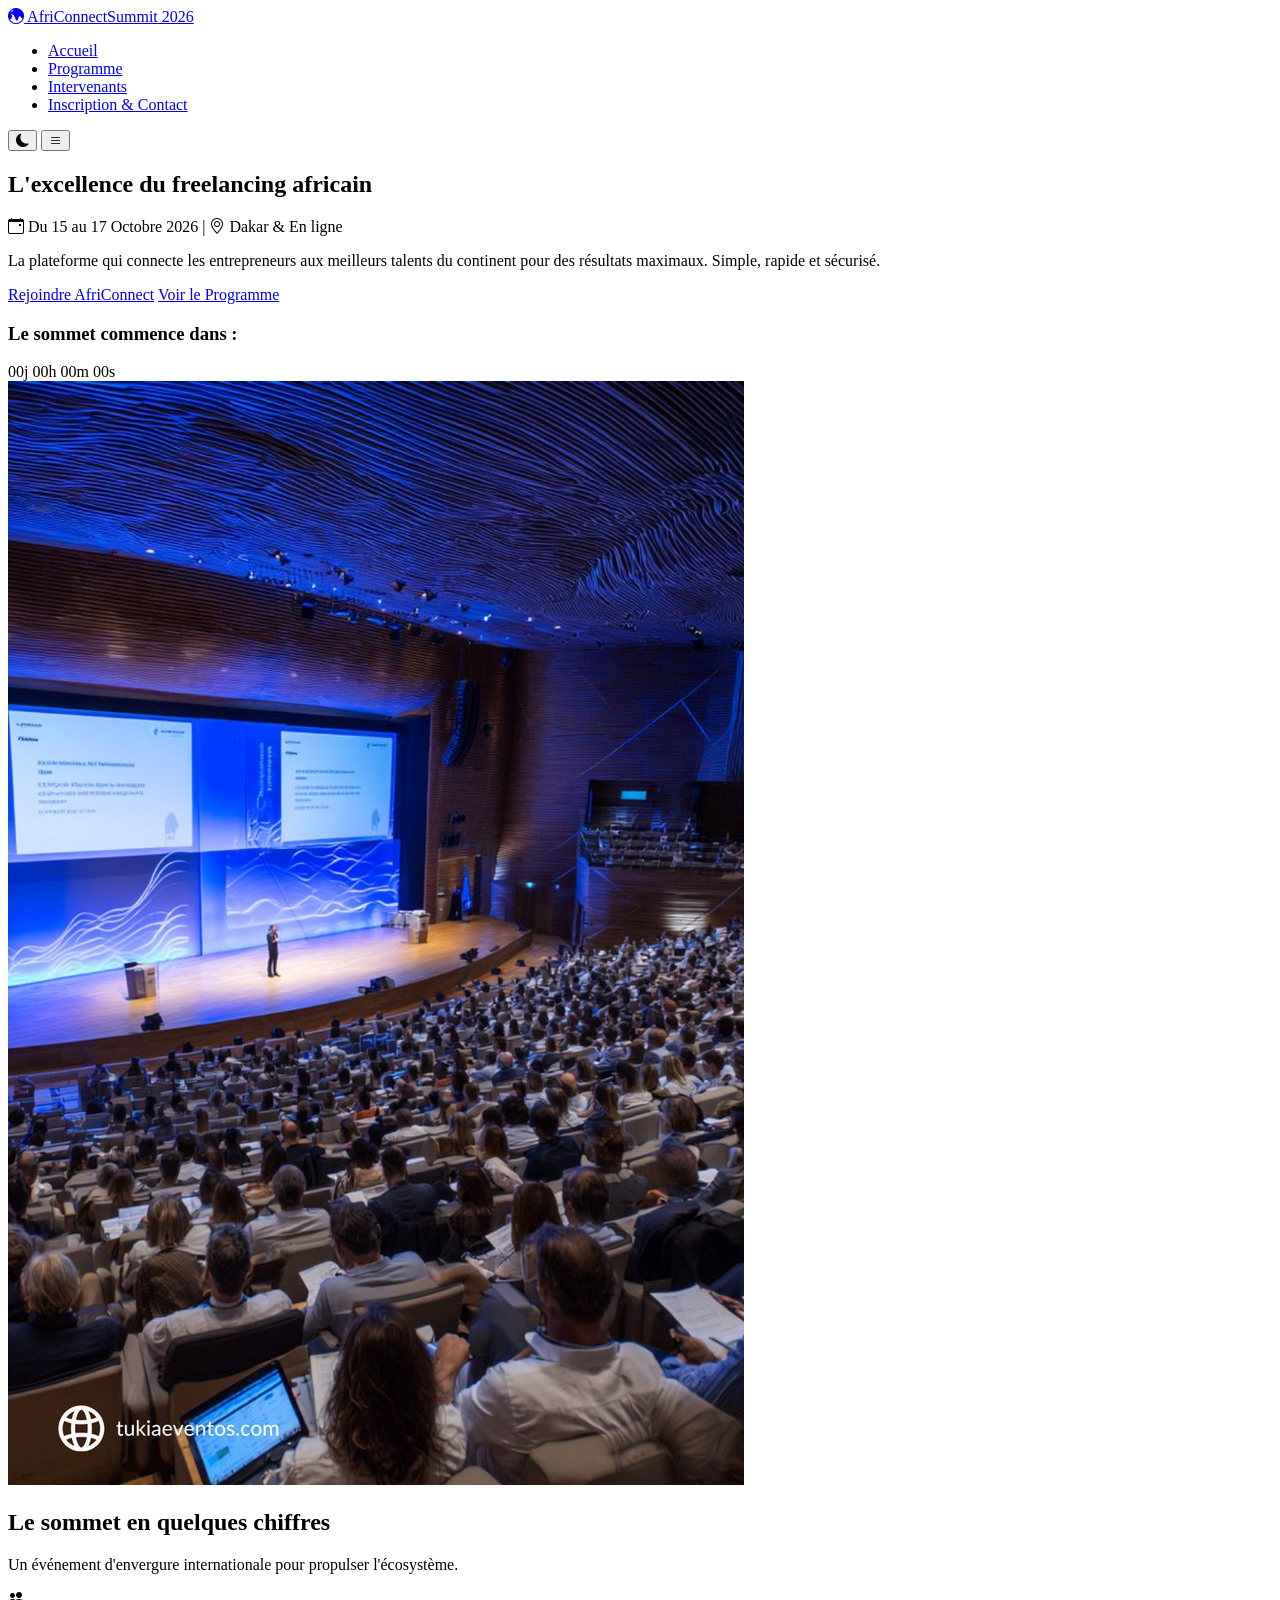
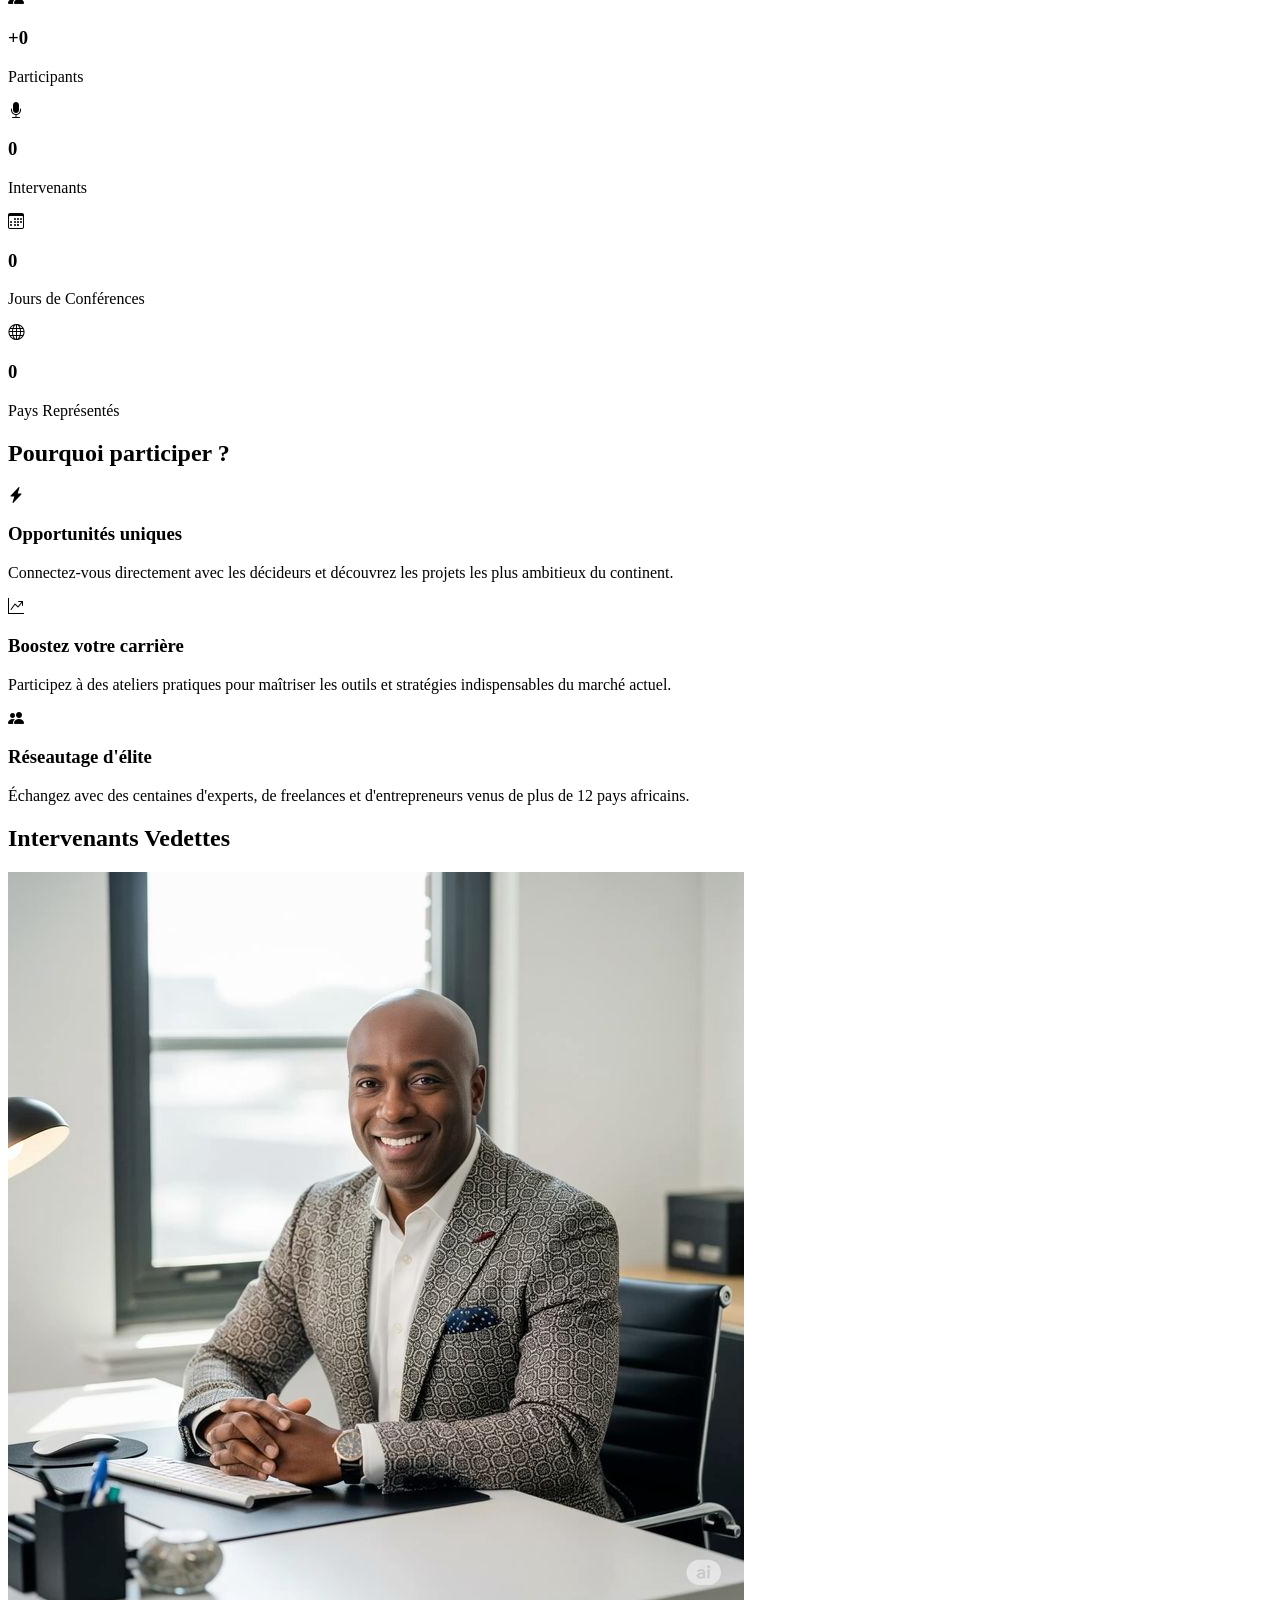
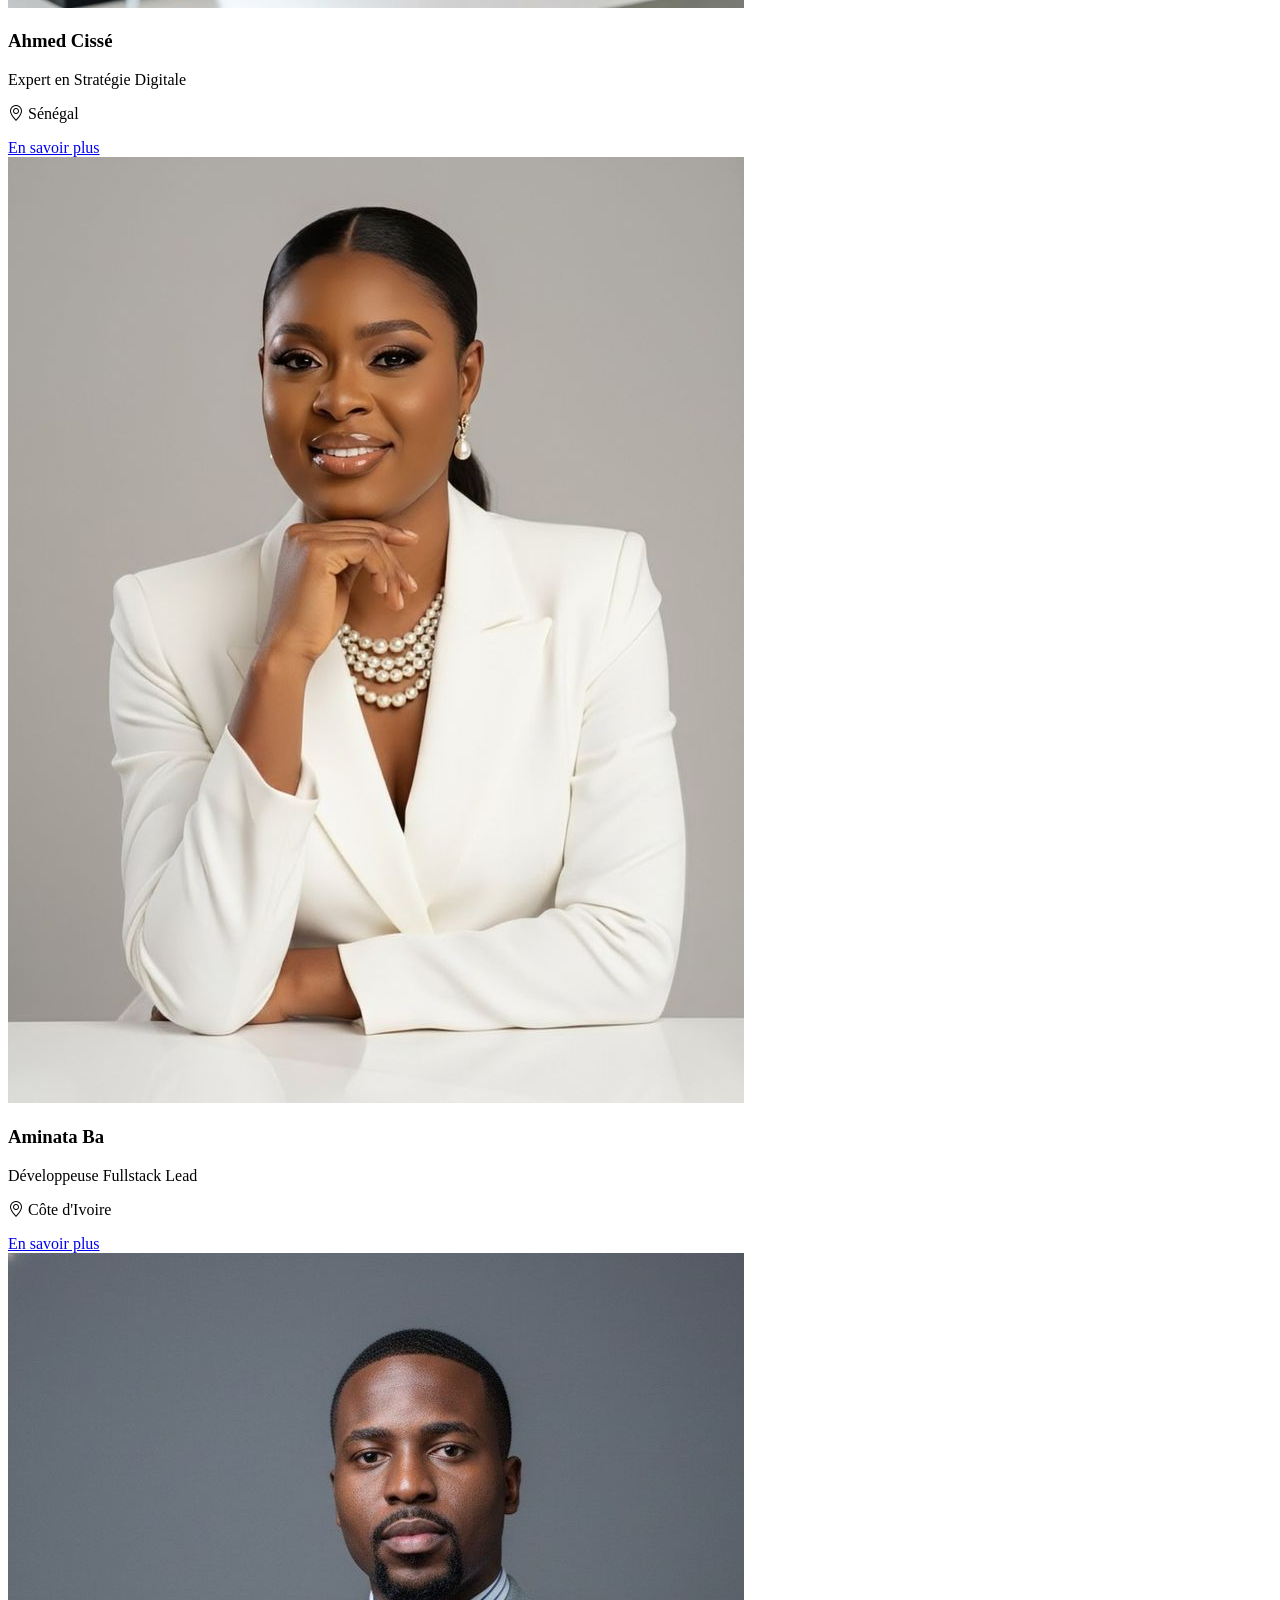
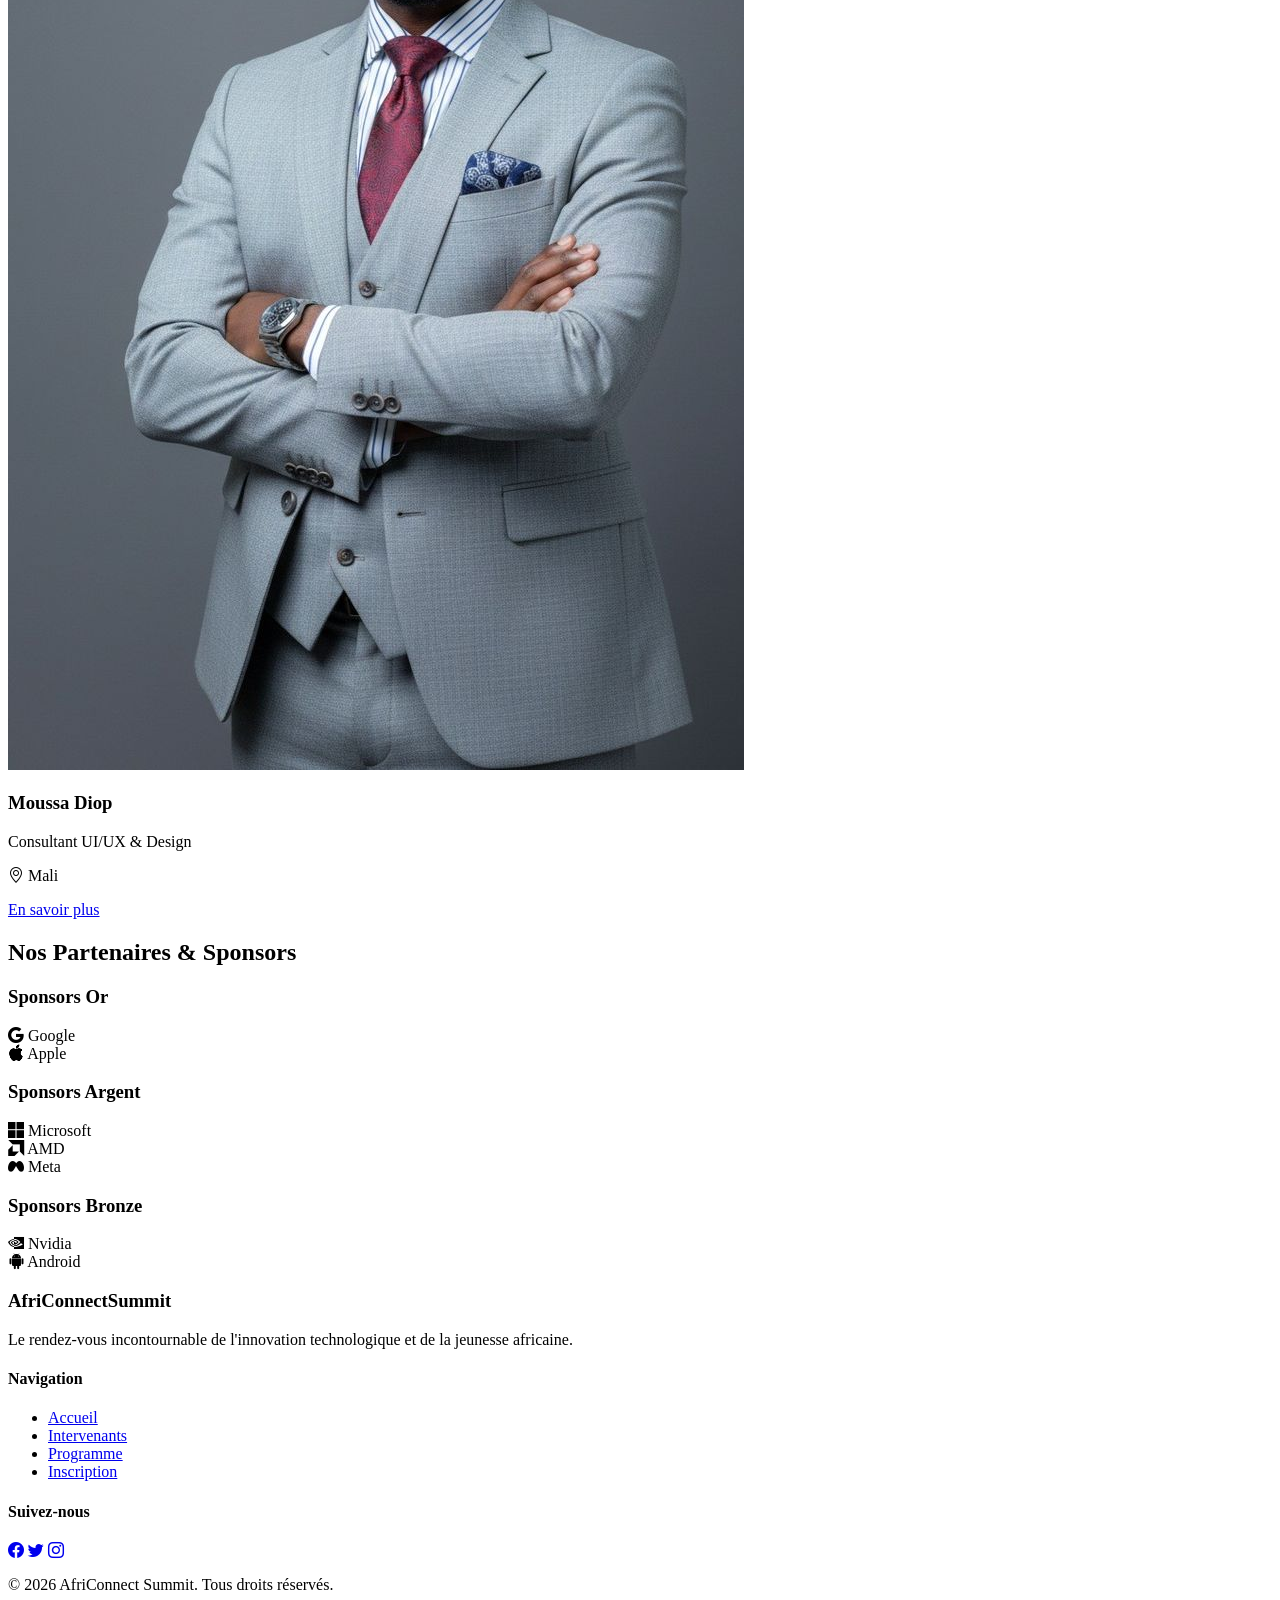
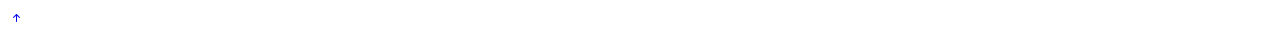
==== index.html @ 1f295fa9 "Commit 2: Structure HTML5 sémantique complète des 4 pages" ====
<!DOCTYPE html>
<html lang="fr">
<head>
    <meta charset="UTF-8">
    <meta name="viewport" content="width=device-width, initial-scale=1.0">
    <title>AfriConnect Summit 2026 | Accueil</title>
    <link rel="stylesheet" href="https://cdn.jsdelivr.net/npm/bootstrap-icons@1.11.3/font/bootstrap-icons.min.css">
    <link rel="stylesheet" href="css/style.css">
</head>
<body id="top">

    <!-- NAVBAR -->
    <header>
        <nav class="navbar">
            <div class="nav-logo">
                <a href="index.html"><i class="bi bi-globe-central-south-asia"></i> AfriConnect<span>Summit</span> 2026</a>
            </div>
            <ul class="nav-links">
                <li><a href="index.html" class="active">Accueil</a></li>
                <li><a href="programme.html">Programme</a></li>
                <li><a href="intervenants.html">Intervenants</a></li>
                <li><a href="contact.html">Inscription & Contact</a></li>
                
            </ul>
            <div class="nav-actions">
                <button id="theme-toggle" aria-label="Changer de thème"><i class="bi bi-moon-fill"></i></button>
                <button class="hamburger" aria-label="Ouvrir le menu"><i class="bi bi-list"></i></button>
            </div>
        </nav>
    </header>

    <main>
        <!-- SECTION HERO CONFORME AU CAHIER DES CHARGES -->
        <section class="hero-section">
            <div class="hero-container">
                
                <!-- Contenu Texte -->
                <div class="hero-content">
                    <h1>L'excellence du freelancing africain</h1>
                    
                    <!-- Sous-titre obligatoire : dates et lieu fictifs -->
                    <p class="hero-subtitle">
                        <i class="bi bi-calendar-event"></i> Du 15 au 17 Octobre 2026 
                        <span class="separator">|</span> 
                        <i class="bi bi-geo-alt"></i> Dakar & En ligne
                    </p>
                    
                    <p class="hero-desc">La plateforme qui connecte les entrepreneurs aux meilleurs talents du continent pour des résultats maximaux. Simple, rapide et sécurisé.</p>
                    
                    <!-- Les deux boutons CTA -->
                    <div class="hero-buttons">
                        <a href="contact.html" class="btn-hero btn-mauve-plein">Rejoindre AfriConnect</a>
                        <a href="programme.html" class="btn-hero btn-mauve-outline">Voir le Programme</a>
                    </div>

                    <!-- Compte à rebours en temps réel -->
                    <div class="countdown-wrapper">
                        <h3>Le sommet commence dans :</h3>
                        <div id="countdown">
                            <span id="days">00</span>j 
                            <span id="hours">00</span>h 
                            <span id="minutes">00</span>m 
                            <span id="seconds">00</span>s
                        </div>
                    </div>
                </div>

                
                <div class="hero-image">
                    <img src="images/hero.jfif" alt="Équipe AfriConnect">
                </div>

            </div>
        </section>
        <!-- SECTION CHIFFRES CLÉS CONFORME AU SUJET -->
        <section class="stats-section">
            <h2 class="section-title">Le sommet en quelques chiffres</h2>
            <p class="section-subtitle">Un événement d'envergure internationale pour propulser l'écosystème.</p>
            
            <!-- Grille de 4 colonnes en CSS Grid -->
            <div class="stats-grid">
                
                <!-- Carte 1 : Participants -->
                <div class="stat-card">
                    <div class="stat-icon"><i class="bi bi-people-fill"></i></div>
                    <h3 class="stat-number" data-target="1200">+0</h3>
                    <p class="stat-label">Participants</p>
                </div>

                <!-- Carte 2 : Intervenants -->
                <div class="stat-card">
                    <div class="stat-icon"><i class="bi bi-mic-fill"></i></div>
                    <h3 class="stat-number" data-target="48">0</h3>
                    <p class="stat-label">Intervenants</p>
                </div>

                <!-- Carte 3 : Jours -->
                <div class="stat-card">
                    <div class="stat-icon"><i class="bi bi-calendar3"></i></div>
                    <h3 class="stat-number" data-target="3">0</h3>
                    <p class="stat-label">Jours de Conférences</p>
                </div>

                <!-- Carte 4 : Pays -->
                <div class="stat-card">
                    <div class="stat-icon"><i class="bi bi-globe"></i></div>
                    <h3 class="stat-number" data-target="12">0</h3>
                    <p class="stat-label">Pays Représentés</p>
                </div>

            </div>
        </section>
        <!-- SECTION POURQUOI PARTICIPER CONFORME AU SUJET (3 ARGUMENTS) -->
        <section class="why-section">
            <h2 class="section-title">Pourquoi participer ?</h2>
            
            <!-- Conteneur principal géré en Flexbox -->
            <div class="why-flex-container">
                
                <!-- Argument 1 -->
                <div class="why-card">
                    <div class="why-icon"><i class="bi bi-lightning-charge-fill"></i></div>
                    <h3>Opportunités uniques</h3>
                    <p>Connectez-vous directement avec les décideurs et découvrez les projets les plus ambitieux du continent.</p>
                </div>

                <!-- Argument 2 -->
                <div class="why-card">
                    <div class="why-icon"><i class="bi bi-graph-up-arrow"></i></div>
                    <h3>Boostez votre carrière</h3>
                    <p>Participez à des ateliers pratiques pour maîtriser les outils et stratégies indispensables du marché actuel.</p>
                </div>

                <!-- Argument 3 -->
                <div class="why-card">
                    <div class="why-icon"><i class="bi bi-people-fill"></i></div>
                    <h3>Réseautage d'élite</h3>
                    <p>Échangez avec des centaines d'experts, de freelances et d'entrepreneurs venus de plus de 12 pays africains.</p>
                </div>

            </div>
        </section>
        <!-- SECTION INTERVENANTS VEDETTES-->
        <section class="speakers-section">
            <h2 class="section-title">Intervenants Vedettes</h2>
            
            <div class="speakers-grid">
                
                <!-- Intervenant 1 : Ahmed Cissé -->
                <div class="speaker-card">
                    <div class="speaker-img">
                        <img src="images/intervenant9.jfif" alt="Ahmed Cissé">
                    </div>
                    <h3>Ahmed Cissé</h3>
                    <p class="speaker-role">Expert en Stratégie Digitale</p>
                    <p class="speaker-country"><i class="bi bi-geo-alt"></i> Sénégal</p>
                    <a href="intervenants.html" class="btn-speaker-more">En savoir plus</a>
                </div>

                <!-- Intervenant 2 : Aminata Ba -->
                <div class="speaker-card">
                    <div class="speaker-img">
                        <img src="images/intervenant1.jfif" alt="Aminata Ba">
                    </div>
                    <h3>Aminata Ba</h3>
                    <p class="speaker-role">Développeuse Fullstack Lead</p>
                    <p class="speaker-country"><i class="bi bi-geo-alt"></i> Côte d'Ivoire</p>
                    <a href="intervenants.html" class="btn-speaker-more">En savoir plus</a>
                </div>

                <!-- Intervenant 3 : Moussa Diop -->
                <div class="speaker-card">
                    <div class="speaker-img">
                        <img src="images/intervenant2.jfif" alt="Moussa Diop">
                    </div>
                    <h3>Moussa Diop</h3>
                    <p class="speaker-role">Consultant UI/UX & Design</p>
                    <p class="speaker-country"><i class="bi bi-geo-alt"></i> Mali</p>
                    <a href="intervenants.html" class="btn-speaker-more">En savoir plus</a>
                </div>

            </div>
        </section>
        <!-- SECTION SPONSORS (AVEC ICÔNES BOOTSTRAP) -->
        <section class="sponsors-section">
            <h2 class="section-title">Nos Partenaires & Sponsors</h2>
            
            <!-- NIVEAU 1 : SPONSORS OR -->
            <div class="sponsors-level level-gold">
                <h3 class="level-title gold">Sponsors Or</h3>
                <div class="sponsors-flex">
                    <div class="sponsor-icon-wrapper">
                        <i class="bi bi-google"></i>
                        <span class="sponsor-name">Google</span>
                    </div>
                    <div class="sponsor-icon-wrapper">
                        <i class="bi bi-apple"></i>
                        <span class="sponsor-name">Apple</span>
                    </div>
                </div>
            </div>

            <!-- NIVEAU 2 : SPONSORS ARGENT -->
            <div class="sponsors-level level-silver">
                <h3 class="level-title silver">Sponsors Argent</h3>
                <div class="sponsors-flex">
                    <div class="sponsor-icon-wrapper">
                        <i class="bi bi-microsoft"></i>
                        <span class="sponsor-name">Microsoft</span>
                    </div>
                    <div class="sponsor-icon-wrapper">
                        <i class="bi bi-amd"></i>
                        <span class="sponsor-name">AMD</span>
                    </div>
                    <div class="sponsor-icon-wrapper">
                        <i class="bi bi-meta"></i>
                        <span class="sponsor-name">Meta</span>
                    </div>
                </div>
            </div>

            <!-- NIVEAU 3 : SPONSORS BRONZE -->
            <div class="sponsors-level level-bronze">
                <h3 class="level-title bronze">Sponsors Bronze</h3>
                <div class="sponsors-flex">
                    <div class="sponsor-icon-wrapper">
                        <i class="bi bi-nvidia"></i>
                        <span class="sponsor-name">Nvidia</span>
                    </div>
                    <div class="sponsor-icon-wrapper">
                        <i class="bi bi-android2"></i>
                        <span class="sponsor-name">Android</span>
                    </div>
                </div>
            </div>
        </section>
    </main>

    <!-- FOOTER -->
    <footer class="site-footer">
        <div class="footer-container">
            
            <!-- À propos / Logo -->
            <div class="footer-column footer-about">
                <h3 class="footer-logo">AfriConnect<span>Summit</span></h3>
                <p>Le rendez-vous incontournable de l'innovation technologique et de la jeunesse africaine.</p>
            </div>

            <!--  Liens de navigation -->
            <div class="footer-column">
                <h4>Navigation</h4>
                <ul class="footer-links">
                    <li><a href="index.html">Accueil</a></li>
                    <li><a href="intervenants.html">Intervenants</a></li>
                    <li><a href="programme.html">Programme</a></li>
                    <li><a href="inscription.html">Inscription</a></li>
                </ul>
            </div>

            <!--  Réseaux Sociaux -->
            <div class="footer-column">
                <h4>Suivez-nous</h4>
                <div class="footer-socials">
                    <a href="#" aria-label="Facebook"><i class="bi bi-facebook"></i></a>
                    <a href="#" aria-label="Twitter "><i class="bi bi-twitter"></i></a>
                    
                    <a href="#" aria-label="Instagram"><i class="bi bi-instagram"></i></a>
                </div>
            </div>

        </div>

        <!--  Mentions légales & Copyright -->
        <div class="footer-bottom">
            <p>&copy; 2026 AfriConnect Summit. Tous droits réservés.</p>
        </div>
        
    </footer>

    <script src="js/main.js"></script>
    <a href="#top" class="back-to-top" aria-label="Retour en haut">
    <i class="bi bi-arrow-up-short"></i>
</a>
</body>
</html>
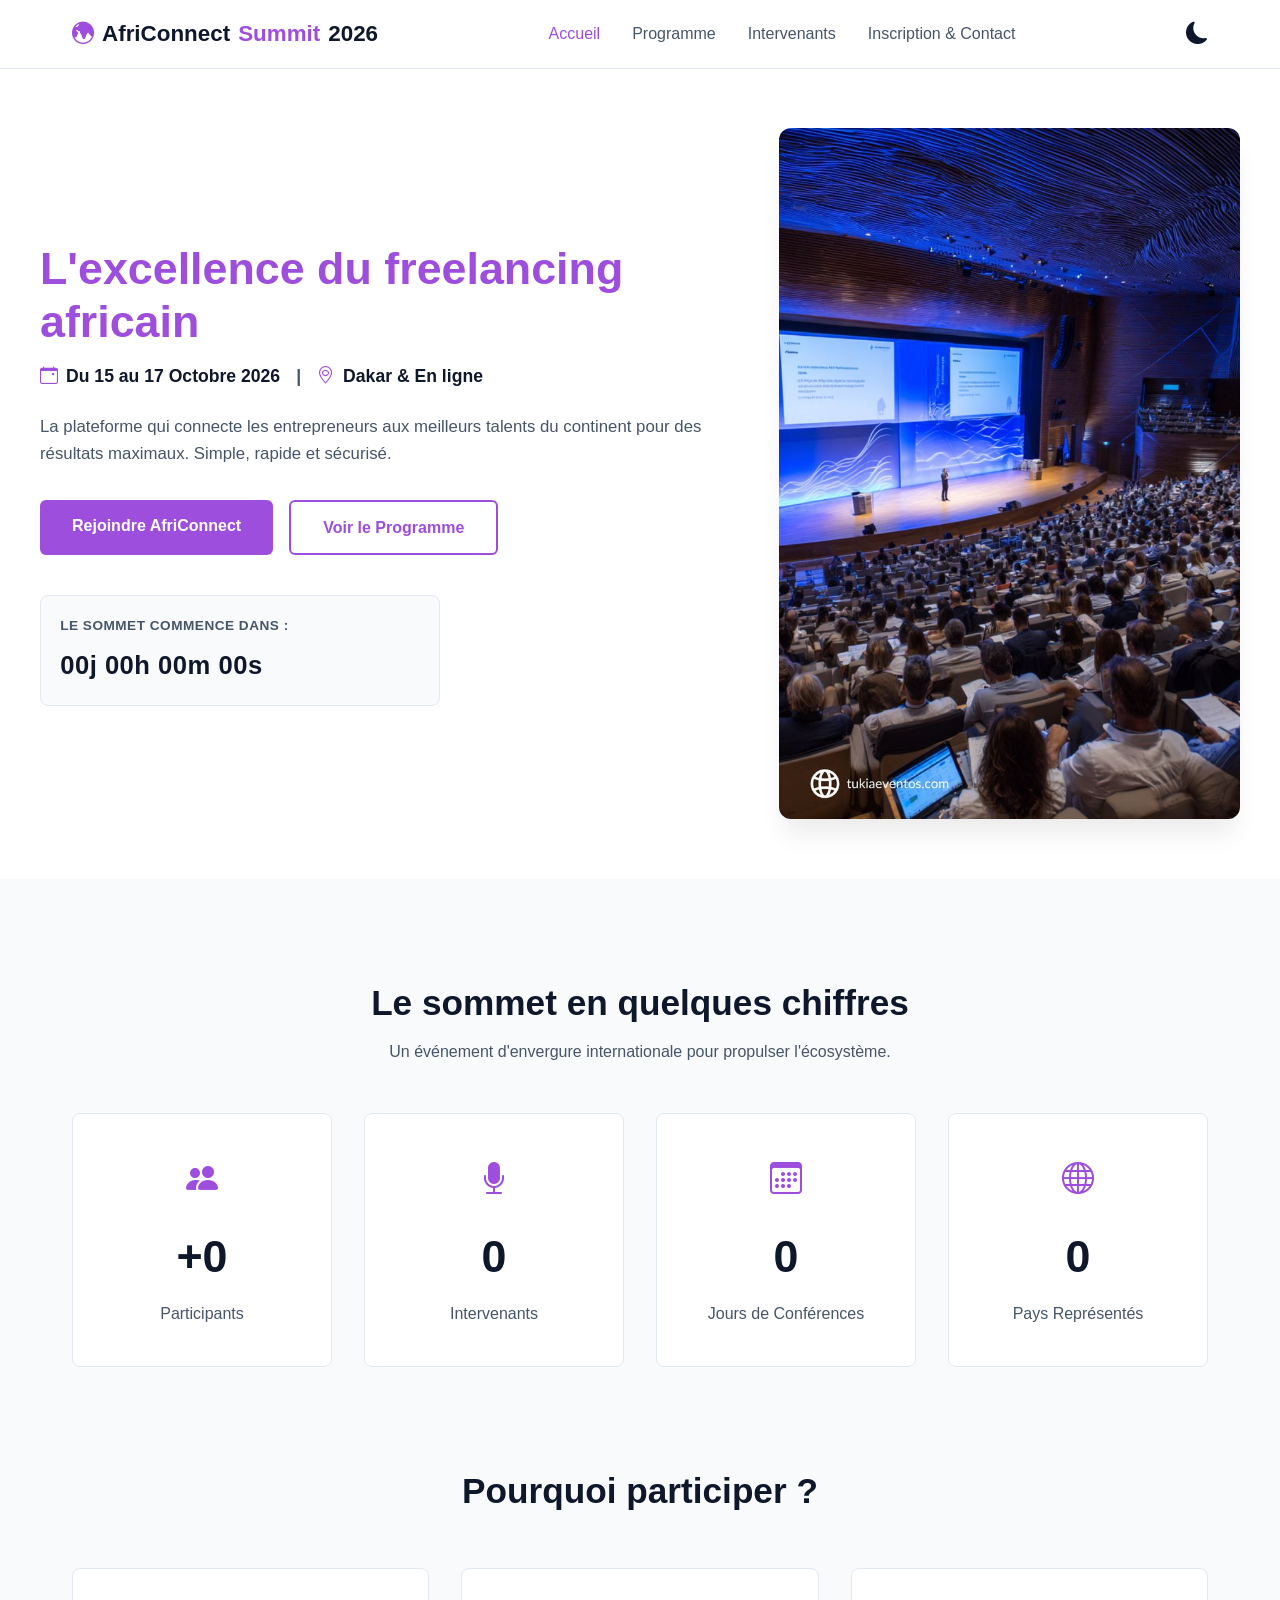
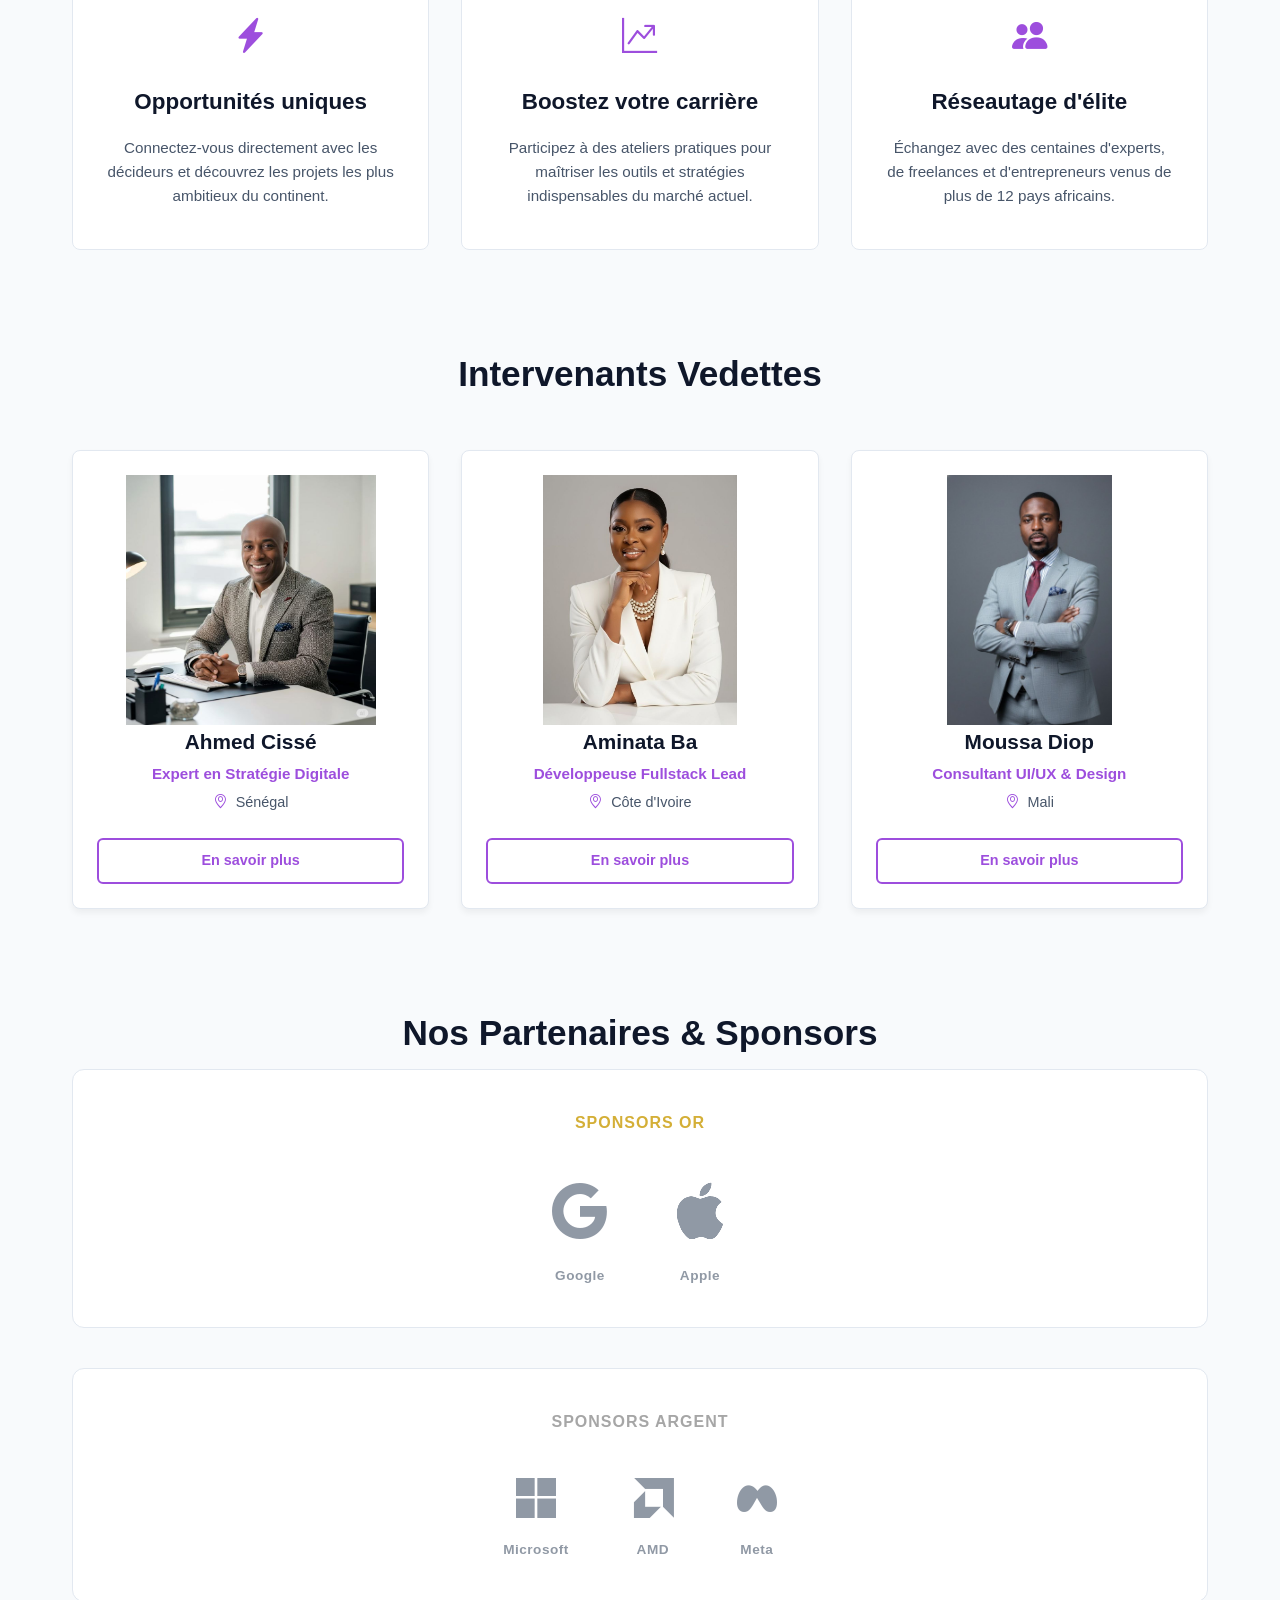
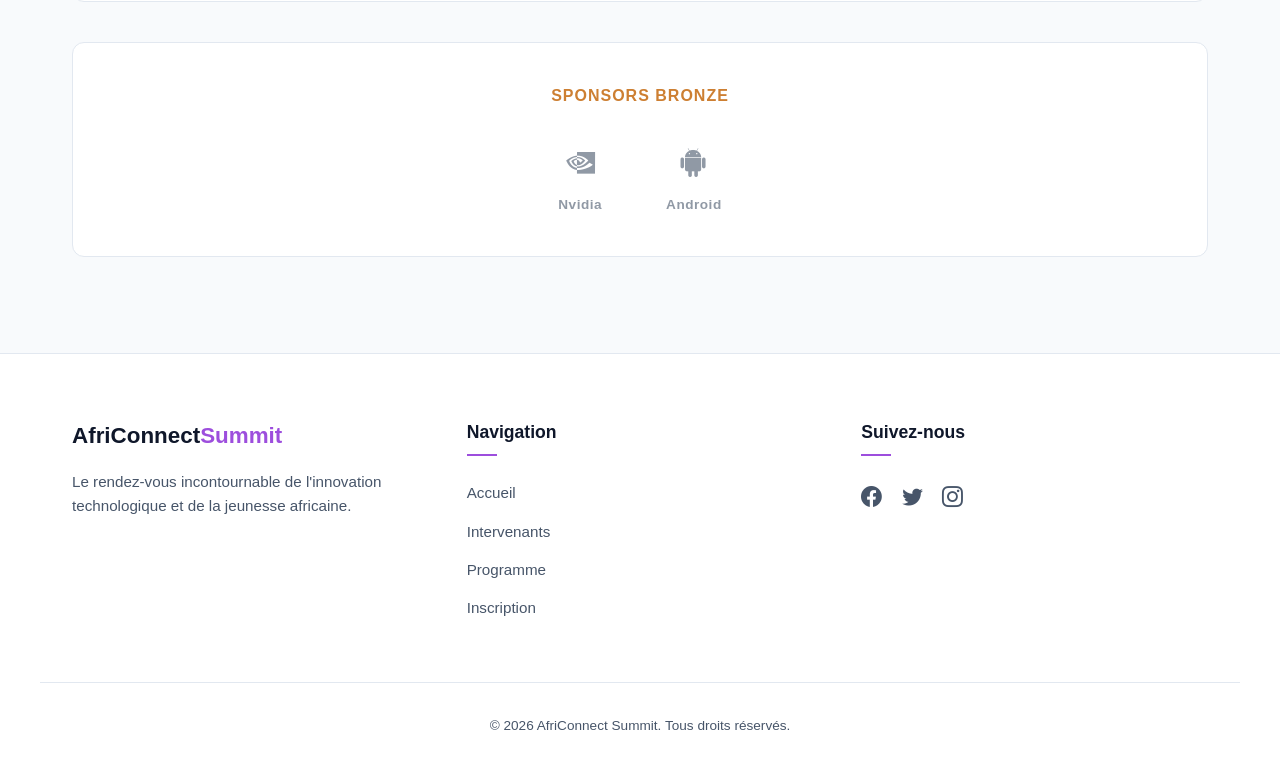
==== commit b562d23e: "feat: design responsive et styles globaux des pages" ====
--- a/index.html
+++ b/index.html
@@ -5,7 +5,7 @@
     <meta name="viewport" content="width=device-width, initial-scale=1.0">
     <title>AfriConnect Summit 2026 | Accueil</title>
     <link rel="stylesheet" href="https://cdn.jsdelivr.net/npm/bootstrap-icons@1.11.3/font/bootstrap-icons.min.css">
-    <link rel="stylesheet" href="css/style.css">
+    <link rel="stylesheet" href="style.css">
 </head>
 <body id="top">
 
--- a/style.css
+++ b/style.css
@@ -0,0 +1,1280 @@
+
+   /*1. VARIABLES (PILE 8 VARIABLES) & CONFIGURATION GLOBALE */
+:root {
+    --primary-color: #9d4edd;       /* 1. Mauve principal */
+    --primary-hover: #7b2cbf;       /* 2. Mauve foncé pour les survols */
+    --bg-color: #f8fafc;            /* 3. Fond de la page (clair) */
+    --surface-color: #ffffff;       /* 4. Fond des cartes / éléments */
+    --text-color: #0f172a;          /* 5. Couleur du texte principal */
+    --text-muted: #475569;          /* 6. Couleur du texte secondaire */
+    --border-color: #e2e8f0;        /* 7. Couleur des bordures */
+    --overlay-dark: rgba(15, 23, 42, 0.75); /* 8. Overlay sombre  */
+}
+
+/* Base Reset standard */
+* {
+    margin: 0;
+    padding: 0;
+    box-sizing: border-box;
+}
+
+body {
+    font-family: 'Segoe UI', Tahoma, Geneva, Verdana, sans-serif;
+    background-color: var(--bg-color);
+    color: var(--text-color);
+    line-height: 1.6;
+    transition: background-color 0.3s ease, color 0.3s ease;
+}
+
+a {
+    text-decoration: none;
+    color: inherit;
+}
+
+img {
+    max-width: 100%;
+    height: auto;
+    display: block;
+}
+
+.section-subtitle {
+    text-align: center;
+    color: var(--text-muted);
+    max-width: 600px;
+    margin: 0 auto 3rem auto;
+}
+   /*2. NAVBAR & REFRESH HEADER*/
+header {
+    background-color: var(--surface-color);
+    border-bottom: 1px solid var(--border-color);
+    position: sticky;
+    top: 0;
+    z-index: 1000;
+}
+
+.navbar {
+    max-width: 1200px;
+    margin: 0 auto;
+    display: flex;
+    justify-content: space-between;
+    align-items: center;
+    padding: 1rem 2rem;
+}
+
+/* Style du Logo */
+.nav-logo a {
+    font-size: 1.4rem;
+    font-weight: 700;
+    color: var(--text-color);
+    display: flex;
+    align-items: center;
+    gap: 0.5rem;
+    
+}
+.nav-logo a i,
+.nav-logo a span {
+    color: var(--primary-color) !important;
+}
+.nav-links {
+    display: flex;
+    list-style: none;
+    gap: 2rem;
+    align-items: center;
+}
+
+.nav-links a {
+    font-weight: 500;
+    color: var(--text-muted);
+    transition: color 0.3s ease;
+}
+
+.nav-links a:hover, 
+.nav-links a.active {
+    color: var(--primary-color);
+}
+
+/* Style du bouton Rejoindre dans la navbar */
+.nav-links .nav-btn-mauve {
+    background-color: var(--primary-color) !important;
+    color: #ffffff !important;
+    padding: 0.6rem 1.2rem !important;
+    border-radius: 6px;
+    font-weight: 600;
+    transition: background-color 0.3s ease;
+}
+
+.nav-links .nav-btn-mauve:hover {
+    background-color: var(--primary-hover) !important;
+}
+
+.nav-actions {
+    display: flex;
+    align-items: center;
+    gap: 1rem;
+}
+
+.nav-actions button {
+    background: none;
+    border: none;
+    font-size: 1.4rem;
+    cursor: pointer;
+    color: var(--text-color);
+}
+
+/* Hamburger masqué par défaut sur PC */
+.hamburger {
+    display: none !important;
+}
+ /* 3. PAGE D'ACCUEIL : SECTION HERO */
+.hero-section {
+    min-height: 90vh; /* Réduit un peu la hauteur globale pour remonter le tout */
+    display: flex;
+    align-items: center;
+    padding: 3rem 2rem 3rem 2rem; /* Réduit le padding du haut de 6rem à 3rem pour remonter le contenu */
+    background-color: var(--surface-color);
+    /* Critère obligatoire : animation d'apparition au chargement */
+    animation: apparitionHero 1s ease-out forwards;
+}
+
+.hero-container {
+    max-width: 1200px;
+    margin: 0 auto;
+    display: grid;
+    grid-template-columns: 1.2fr 0.8fr; /* Donne un peu plus d'espace au texte et réduit la colonne de l'image */
+    gap: 3rem;
+    align-items: center;
+    width: 100%;
+}
+
+/* RÈGLE AJOUTÉE : Permet de rétrécir l'image et de la centrer proprement */
+.hero-container img {
+    width: 100%;
+    max-width: 550px;      /* Largeur généreuse comme sur la photo */
+    height: 350px;         /* Hauteur rectangulaire horizontale parfaite */
+    object-fit: cover;     /* Recadre l'image proprement sans la déformer */
+    border-radius: 24px;   /* Grands bords arrondis et modernes comme sur l'image */
+    box-shadow: 0 10px 30px rgba(0, 0, 0, 0.08); /* Ombre légère pour la décoller du fond */
+    justify-self: center;  /* Centre l'image dans sa colonne */
+}
+.hero-content {
+    text-align: left; /* Aligne strictement le texte à gauche */
+}
+
+.hero-content h1 {
+    font-size: 2.8rem; /* Légèrement réduit pour un meilleur équilibre visuel */
+    color: var(--primary-color); /* Ton titre en mauve */
+    margin-bottom: 0.8rem;
+    font-weight: 800;
+    line-height: 1.2;
+}
+
+/* Style du sous-titre obligatoire (Dates & Lieu) */
+.hero-subtitle {
+    font-size: 1.1rem;
+    font-weight: 600;
+    color: var(--text-color);
+    margin-bottom: 1.5rem;
+    display: flex;
+    align-items: center;
+    gap: 0.5rem;
+}
+
+.hero-subtitle i {
+    color: var(--primary-color);
+}
+
+.hero-subtitle .separator {
+    color: var(--text-muted);
+    margin: 0 0.5rem;
+}
+
+.hero-desc {
+    font-size: 1.05rem;
+    color: var(--text-muted);
+    margin-bottom: 2rem; /* Réduit pour remonter la suite */
+}
+
+/* Alignement des deux boutons CTA */
+.hero-buttons {
+    display: flex;
+    gap: 1rem;
+    margin-bottom: 2.5rem;
+}
+
+.btn-hero {
+    padding: 0.8rem 2rem;
+    border-radius: 6px;
+    font-weight: 600;
+    transition: all 0.3s ease;
+    display: inline-block;
+}
+/* Bouton CTA 1 : Mauve plein */
+.btn-mauve-plein {
+    background-color: var(--primary-color);
+    color: #ffffff !important;
+}
+
+.btn-mauve-plein:hover {
+    background-color: var(--primary-hover);
+}
+
+/* Bouton CTA 2 : Transparent avec bordure mauve */
+.btn-mauve-outline {
+    background-color: transparent;
+    color: var(--primary-color) !important;
+    border: 2px solid var(--primary-color);
+}
+
+.btn-mauve-outline:hover {
+    background-color: var(--primary-color);
+    color: #ffffff !important;
+}
+
+/* Zone du compte à rebours */
+.countdown-wrapper {
+    padding: 1.2rem;
+    background-color: var(--bg-color);
+    border-radius: 8px;
+    border: 1px solid var(--border-color);
+    max-width: 400px;
+}
+
+.countdown-wrapper h3 {
+    font-size: 0.85rem;
+    text-transform: uppercase;
+    letter-spacing: 0.5px;
+    margin-bottom: 0.5rem;
+    color: var(--text-muted);
+}
+
+#countdown {
+    font-size: 1.6rem;
+    font-weight: bold;
+    color: var(--text-color);
+    letter-spacing: 0.5px;
+}
+
+/* Style de l'image (Colonne droite) */
+.hero-image img {
+    width: 100%;
+    height: auto;
+    border-radius: 12px;
+    box-shadow: 0 20px 25px -5px rgba(0, 0, 0, 0.08);
+}
+
+/* ANIMATION CSS DEMANDÉE AU CHARGEMENT */
+@keyframes apparitionHero {
+    from {
+        opacity: 0;
+        transform: translateY(30px);
+    }
+    to {
+        opacity: 1;
+        transform: translateY(0);
+    }
+}
+  /* 4. SECTION CHIFFRES CLÉS (CSS GRID RESPONSIVE) */
+.stats-section {
+    max-width: 1200px;
+    margin: 6rem auto;
+    padding: 0 2rem;
+}
+
+.section-title {
+    text-align: center;
+    font-size: 2.2rem;
+    color: var(--text-color);
+    margin-bottom: 0.5rem;
+}
+
+.stats-grid {
+    display: grid;
+    /* Crée 4 colonnes sur PC, et s'adapte tout seul sur mobile */
+    grid-template-columns: repeat(auto-fit, minmax(220px, 1fr));
+    gap: 2rem;
+    margin-top: 3rem;
+}
+
+.stat-card {
+    background-color: var(--surface-color);
+    padding: 2.5rem 1.5rem;
+    border-radius: 8px;
+    border: 1px solid var(--border-color);
+    text-align: center;
+    transition: transform 0.3s ease;
+    
+}
+
+.stat-card:hover {
+    transform: translateY(-5px);
+}
+
+.stat-icon {
+    font-size: 2rem;
+    color: var(--primary-color); 
+    margin-bottom: 1rem;
+}
+
+.stat-card h3 {
+    font-size: 2.8rem;
+    color: var(--text-color);
+    font-weight: 800;
+    margin-bottom: 0.5rem;
+}
+
+.stat-label {
+    color: var(--text-muted);
+    font-weight: 500;
+    font-size: 1rem;
+}
+  /* 5. SECTION POURQUOI PARTICIPER (FLEXBOX STRUCTURÉ)*/
+.why-section {
+    max-width: 1200px;
+    margin: 6rem auto;
+    padding: 0 2rem;
+}
+
+/* Conteneur Flexbox */
+.why-flex-container {
+    display: flex;
+    justify-content: space-between;
+    gap: 2rem;
+    margin-top: 3rem;
+}
+
+/* Style de chaque bloc d'argument (icône + titre + description) */
+.why-card {
+    flex: 1; /* Permet aux 3 blocs d'occuper la même largeur de manière égale */
+    background-color: var(--surface-color);
+    padding: 2.5rem 2rem;
+    border-radius: 8px;
+    border: 1px solid var(--border-color);
+    text-align: center;
+    
+    /* Animation d'apparition simple et classique */
+    animation: apparitionWhyCard 0.8s ease-out forwards;
+}
+
+.why-icon {
+    font-size: 2.2rem;
+    color: var(--primary-color); 
+    margin-bottom: 1.2rem;
+}
+
+.why-card h3 {
+    font-size: 1.4rem;
+    color: var(--text-color);
+    margin-bottom: 1rem;
+    font-weight: 700;
+}
+
+.why-card p {
+    color: var(--text-muted);
+    font-size: 0.95rem;
+    line-height: 1.6;
+}
+
+/* ANIMATION CSS SIMPLE */
+@keyframes apparitionWhyCard {
+    from {
+        opacity: 0;
+        transform: translateY(15px);
+    }
+    to {
+        opacity: 1;
+        transform: translateY(0);
+    }
+}
+
+/* Gestion du responsive pour cette section (les blocs s'empilent sur mobile) */
+@media (max-width: 768px) {
+    .why-flex-container {
+        flex-direction: column;
+    }
+}
+   /*6. SECTION INTERVENANTS VEDETTES (AVEC PAYS ET BOUTONS CTA)*/
+.speakers-section {
+    max-width: 1200px;
+    margin: 6rem auto;
+    padding: 0 2rem;
+}
+
+.speakers-grid {
+    display: grid;
+    grid-template-columns: repeat(auto-fit, minmax(280px, 1fr));
+    gap: 2.5rem;
+    margin-top: 3rem;
+}
+
+.speaker-card {
+    background-color: var(--surface-color);
+    border: 1px solid var(--border-color);
+    border-radius: 12px;
+    padding: 2.5rem 2rem;
+    text-align: center;
+    transition: transform 0.3s ease, box-shadow 0.3s ease;
+    display: flex;
+    flex-direction: column; /* Aligne les éléments verticalement */
+    align-items: center;
+}
+
+/* Effet hover CSS demandé sur la carte */
+.speaker-card:hover {
+    transform: translateY(-8px);
+    box-shadow: 0 15px 30px rgba(0, 0, 0, 0.1);
+}
+
+.speaker-card img {
+    width: 100%;
+    height: 250px; 
+    object-fit: cover;
+    object-position: top; 
+}
+.speaker-img img {
+    width: 100%;
+    height: 100%;
+    object-fit: cover;
+}
+
+.speaker-card h3 {
+    font-size: 1.3rem;
+    color: var(--text-color);
+    margin-bottom: 0.4rem;
+    font-weight: 700;
+}
+
+.speaker-role {
+    color: var(--primary-color); /* Le titre/rôle de l'intervenant en mauve */
+    font-weight: 600;
+    font-size: 0.95rem;
+    margin-bottom: 0.5rem;
+}
+
+/* Style du pays demandé */
+.speaker-country {
+    color: var(--text-muted);
+    font-size: 0.9rem;
+    margin-bottom: 1.5rem;
+    display: flex;
+    align-items: center;
+    gap: 0.3rem;
+}
+
+/* Bouton de redirection vers intervenants.html */
+.btn-speaker-more {
+    margin-top: auto; /* Pousse le bouton tout en bas de la carte */
+    padding: 0.6rem 1.5rem;
+    border: 2px solid var(--primary-color);
+    border-radius: 6px;
+    color: var(--primary-color) !important;
+    font-weight: 600;
+    font-size: 0.9rem;
+    transition: all 0.3s ease;
+    display: inline-block;
+    width: 100%; /* Le bouton prend toute la largeur disponible */
+}
+
+/* Effet hover sur le bouton de redirection */
+.btn-speaker-more:hover {
+    background-color: var(--primary-color);
+    color: #ffffff !important;
+}
+   /*7. SECTION SPONSORS (3 NIVEAUX AVEC ICÔNES & FLEXBOX) */
+.sponsors-section {
+    max-width: 1200px;
+    margin: 6rem auto;
+    padding: 0 2rem;
+    text-align: center;
+}
+
+.sponsors-level {
+    background-color: var(--surface-color);
+    padding: 2.5rem 2rem;
+    border-radius: 12px;
+    border: 1px solid var(--border-color);
+    margin-bottom: 2.5rem;
+}
+
+.level-title {
+    font-size: 1rem;
+    font-weight: 700;
+    text-transform: uppercase;
+    letter-spacing: 1px;
+    margin-bottom: 2rem;
+}
+.level-title.gold { color: #d4af37; }
+.level-title.silver { color: #a6a6a6; }
+.level-title.bronze { color: #cd7f32; }
+
+.sponsors-flex {
+    display: flex;
+    justify-content: center;
+    align-items: center;
+    flex-wrap: wrap;
+    gap: 4rem;
+}
+
+.sponsor-icon-wrapper {
+    display: flex;
+    flex-direction: column;
+    align-items: center;
+    gap: 0.5rem;
+    color: var(--text-muted);
+    opacity: 0.6;
+    transition: all 0.3s ease;
+}
+
+/* Effet hover au survol demandé */
+.sponsor-icon-wrapper:hover {
+    opacity: 1;
+    color: var(--primary-color); /* L'icône s'illumine avec ton mauve d'accentuation */
+    transform: translateY(-3px);
+}
+
+.sponsor-name {
+    font-size: 0.85rem;
+    font-weight: 600;
+    letter-spacing: 0.5px;
+}
+
+/* --- TAILLES DIFFÉRENCIÉES VISUELLEMENT PAR NIVEAU --- */
+
+/* Or : Très grands logos/icônes */
+.level-gold .sponsor-icon-wrapper i {
+    font-size: 3.5rem;
+}
+
+/* Argent : Logos/icônes moyens */
+.level-silver .sponsor-icon-wrapper i {
+    font-size: 2.5rem;
+}
+
+/* Bronze : Petits logos/icônes */
+.level-bronze .sponsor-icon-wrapper i {
+    font-size: 1.8rem;
+}
+
+/* Version Mobile */
+@media (max-width: 768px) {
+    .sponsors-flex { gap: 2.5rem; }
+    .level-gold .sponsor-icon-wrapper i { font-size: 2.8rem; }
+    .level-silver .sponsor-icon-wrapper i { font-size: 2.1rem; }
+    .level-bronze .sponsor-icon-wrapper i { font-size: 1.5rem; }
+}
+   /*10. HERO INTERNE (PROGRAMME.HTML) */
+.internal-hero {
+    width: 100%;
+    background: linear-gradient(135deg, #1e0b36 0%, var(--primary-color) 100%); /* Dégradé basé sur ton mauve */
+    padding: 5rem 2rem;
+    text-align: center;
+    color: #ffffff;
+    margin-bottom: 4rem;
+}
+
+.hero-internal-container {
+    max-width: 1200px;
+    margin: 0 auto;
+}
+
+.internal-hero h1 {
+    font-size: 2.5rem;
+    font-weight: 800;
+    margin-bottom: 1rem;
+    letter-spacing: -0.5px;
+}
+
+/* Fil d'Ariane (Breadcrumb) */
+.breadcrumb {
+    display: flex;
+    justify-content: center;
+    align-items: center;
+    gap: 0.6rem;
+    font-size: 0.95rem;
+    font-weight: 500;
+}
+
+.breadcrumb a {
+    color: rgba(255, 255, 255, 0.7);
+    text-decoration: none;
+    transition: color 0.3s ease;
+}
+
+.breadcrumb a:hover {
+    color: #ffffff;
+}
+
+.breadcrumb i {
+    font-size: 0.8rem;
+    color: rgba(255, 255, 255, 0.4);
+}
+
+.breadcrumb .current-page {
+    color: #ffffff;
+    font-weight: 600;
+}
+
+/* Responsive mobile */
+@media (max-width: 768px) {
+    .internal-hero {
+        padding: 4rem 1.5rem;
+    }
+    .internal-hero h1 {
+        font-size: 2rem;
+    }
+}
+   /*11. STYLE DES ONGLETS ET PLANNINGS EN TABLEAUX (PROGRAMME.HTML) */
+.program-section {
+    max-width: 1200px;
+    margin: 0 auto 6rem auto;
+    padding: 0 2rem;
+}
+
+/* Barre de navigation des onglets */
+.tab-navigation {
+    display: flex;
+    justify-content: center;
+    gap: 1rem;
+    margin-bottom: 3rem;
+}
+
+.tab-btn {
+    padding: 1rem 2.5rem;
+    font-size: 1.1rem;
+    font-weight: 700;
+    background-color: var(--surface-color);
+    color: var(--text-muted);
+    border: 1px solid var(--border-color);
+    border-radius: 8px;
+    cursor: pointer;
+    transition: all 0.3s ease;
+}
+
+.tab-btn:hover {
+    color: var(--primary-color);
+    border-color: var(--primary-color);
+}
+
+/* Style de l'onglet actif */
+.tab-btn.active {
+    background-color: var(--primary-color); /* Ton mauve d'accentuation */
+    color: #ffffff;
+    border-color: var(--primary-color);
+    box-shadow: 0 4px 12px rgba(106, 27, 154, 0.2);
+}
+
+/* Gestion de l'affichage des plannings */
+.schedule-table-wrapper {
+    display: none; /* Cache tous les plannings par défaut */
+    background-color: var(--surface-color);
+    border-radius: 12px;
+    border: 1px solid var(--border-color);
+    overflow-x: auto; /* Permet le défilement horizontal sur mobile si nécessaire */
+    box-shadow: 0 4px 20px rgba(0, 0, 0, 0.05);
+}
+
+/* Affiche uniquement le planning qui a la classe .active */
+.schedule-table-wrapper.active {
+    display: block;
+}
+
+/* Style général du tableau */
+.schedule-table {
+    width: 100%;
+    border-collapse: collapse;
+    text-align: left;
+    font-size: 1rem;
+}
+
+.schedule-table th {
+    background-color: rgba(106, 27, 154, 0.06); /* Léger fond mauve pour l'entête */
+    color: var(--text-color);
+    font-weight: 700;
+    padding: 1.2rem 1.5rem;
+    border-bottom: 2px solid var(--border-color);
+}
+
+.schedule-table td {
+    padding: 1.2rem 1.5rem;
+    border-bottom: 1px solid var(--border-color);
+    color: var(--text-muted);
+}
+
+/* Colonnes spécifiques */
+.time-col {
+    font-weight: 700;
+    color: var(--primary-color) !important;
+    white-space: nowrap;
+}
+
+.session-title {
+    font-weight: 600;
+    color: var(--text-color);
+}
+
+/* ALTERNANCE DE COULEURS SUR LES LIGNES */
+.schedule-table tbody tr:nth-child(even) {
+    background-color: rgba(106, 27, 154, 0.02); /* Une ligne sur deux reçoit un très léger fond */
+}
+
+.schedule-table tbody tr:hover {
+    background-color: rgba(106, 27, 154, 0.04); /* Effet de survol discret sur la ligne */
+}
+
+/* Responsive Mobile */
+@media (max-width: 768px) {
+    .tab-navigation {
+        flex-direction: column;
+        gap: 0.5rem;
+    }
+    .tab-btn {
+        width: 100%;
+        padding: 0.8rem;
+    }
+    .schedule-table th, .schedule-table td {
+        padding: 1rem;
+        font-size: 0.9rem;
+    }
+}
+   /*12. SECTION THÉMATIQUES (CSS GRID 2X2)*/
+.themes-section {
+    width: 100%;
+    padding: 5rem 2rem;
+    background-color: rgba(255, 255, 255, 0.01); /* Léger contraste de fond */
+}
+
+.themes-container {
+    max-width: 1200px;
+    margin: 0 auto;
+}
+
+.themes-main-title {
+    text-align: center;
+    font-size: 2rem;
+    font-weight: 700;
+    margin-bottom: 3rem;
+    color: var(--text-color);
+}
+
+/* La Grille 2x2 demandée */
+.themes-grid {
+    display: grid;
+    grid-template-columns: repeat(2, 1fr); /* 2 colonnes de largeur égale */
+    gap: 2rem; /* Espace entre les cartes */
+}
+
+/* Style des cartes thématiques */
+.theme-card {
+    background-color: var(--surface-color);
+    border: 1px solid var(--border-color);
+    border-radius: 12px;
+    padding: 2.5rem;
+    transition: transform 0.3s ease, box-shadow 0.3s ease;
+}
+
+.theme-card:hover {
+    transform: translateY(-5px);
+    box-shadow: 0 10px 25px rgba(0, 0, 0, 0.1);
+    border-color: var(--primary-color);
+}
+
+/* Style des icônes */
+.theme-icon {
+    width: 50px;
+    height: 50px;
+    background-color: rgba(106, 27, 154, 0.1); /* Fond transparent mauve */
+    color: var(--primary-color);
+    border-radius: 8px;
+    display: flex;
+    align-items: center;
+    justify-content: center;
+    font-size: 1.5rem;
+    margin-bottom: 1.5rem;
+}
+
+.theme-card h3 {
+    font-size: 1.3rem;
+    font-weight: 600;
+    margin-bottom: 1rem;
+    color: var(--text-color);
+}
+
+.theme-card p {
+    color: var(--text-muted);
+    font-size: 0.95rem;
+    line-height: 1.6;
+}
+
+/* Responsive : Passage en 1 colonne sur tablette et mobile */
+@media (max-width: 768px) {
+    .themes-grid {
+        grid-template-columns: 1fr;
+    }
+    .theme-card {
+        padding: 2rem;
+    }
+}
+  /* 4. PAGE INTERVENANTS (HERO INTERNE, FILTRES & GRILLE RESPONSIVE) */
+/* --- HERO INTERNE --- */
+.internal-hero {
+    background: linear-gradient(135deg, var(--primary-color), #4a148c);
+    color: #ffffff;
+    padding: 4rem 2rem;
+    text-align: center;
+    margin-bottom: 2rem;
+}
+
+.hero-internal-container h1 {
+    font-size: 2.5rem;
+    margin-bottom: 0.5rem;
+}
+
+.breadcrumb {
+    display: flex;
+    justify-content: center;
+    align-items: center;
+    gap: 0.5rem;
+    font-size: 0.95rem;
+}
+
+.breadcrumb a {
+    color: rgba(255, 255, 255, 0.8);
+    text-decoration: none;
+    transition: color 0.2s;
+}
+
+.breadcrumb a:hover {
+    color: #ffffff;
+}
+
+.breadcrumb i {
+    font-size: 0.8rem;
+    color: rgba(255, 255, 255, 0.5);
+}
+
+.breadcrumb .current-page {
+    color: #ffffff;
+    font-weight: 600;
+}
+
+/* --- FILTRAGE DYNAMIQUE --- */
+.speakers-section {
+    max-width: 1200px;
+    margin: 2rem auto 4rem auto;
+    padding: 0 2rem;
+}
+
+.speakers-section h2 {
+    text-align: center;
+    margin-bottom: 0.5rem;
+}
+
+.section-subtitle {
+    text-align: center;
+    color: var(--text-muted);
+    margin-bottom: 2rem;
+}
+
+/* Correction de la classe pour matcher le HTML (.filter-buttons) */
+.filter-buttons {
+    display: flex;
+    justify-content: center;
+    gap: 1rem;
+    margin-bottom: 3rem;
+    flex-wrap: wrap;
+}
+
+.btn-filter {
+    background-color: var(--surface-color);
+    border: 1px solid var(--border-color);
+    padding: 0.6rem 1.5rem;
+    border-radius: 20px;
+    cursor: pointer;
+    font-weight: 500;
+    color: var(--text-muted);
+    transition: all 0.3s ease;
+}
+
+.btn-filter:hover,
+.btn-filter.active {
+    background-color: var(--primary-color);
+    color: #ffffff;
+    border-color: var(--primary-color);
+}
+
+/* --- GRILLE D'INTERVENANTS --- */
+
+/* Par défaut (Mobile) : 1 colonne */
+.speakers-grid {
+    display: grid;
+    grid-template-columns: repeat(1, 1fr);
+    gap: 2rem;
+}
+
+.speaker-card {
+    background-color: var(--surface-color);
+    border-radius: 8px;
+    border: 1px solid var(--border-color);
+    overflow: hidden;
+    padding: 1.5rem; /* Ajouté pour espacer le texte proprement sans div superflue */
+    box-shadow: 0 4px 6px rgba(0, 0, 0, 0.05); /* Ombre initiale discrète */
+    transition: transform 0.3s ease, box-shadow 0.3s ease;
+}
+
+/* Effet Hover imposé : Ombre prononcée + Translation vers le haut */
+.speaker-card:hover {
+    transform: translateY(-8px);
+    box-shadow: 0 12px 20px rgba(0, 0, 0, 0.15);
+}
+
+/* Ciblage direct des balises img des cartes */
+.speaker-card img {
+    width: 100%;
+    height: 250px; /* Ou la hauteur que tu as définie */
+    object-fit: cover;
+    object-position: top; 
+}
+
+.speaker-card h3 {
+    font-size: 1.3rem;
+    margin-bottom: 0.25rem;
+}
+
+.speaker-role {
+    font-size: 0.95rem;
+    font-weight: 600;
+    color: var(--primary-color);
+    margin-bottom: 0.25rem;
+}
+
+.speaker-country {
+    font-size: 0.9rem;
+    color: var(--text-muted);
+}
+
+.speaker-country i {
+    color: var(--primary-color);
+    margin-right: 4px;
+}
+
+/* --- MEDIA QUERIES (Les structures imposées) --- */
+
+/* Tablette (Largeur minimale 600px) : 2 colonnes */
+@media (min-width: 600px) {
+    .speakers-grid {
+        grid-template-columns: repeat(2, 1fr);
+    }
+}
+
+/* Desktop (Largeur minimale 992px) : 3 colonnes */
+@media (min-width: 992px) {
+    .speakers-grid {
+        grid-template-columns: repeat(3, 1fr);
+    }
+}
+  /*6. PAGE CONTACT & INSCRIPTION*/
+.contact-section {
+    max-width: 1200px;
+    margin: 4rem auto;
+    padding: 0 2rem;
+}
+
+.contact-section h1 {
+    text-align: center;
+    margin-bottom: 0.5rem;
+}
+
+.info-contact-grid {
+    display: grid;
+    grid-template-columns: repeat(auto-fit, minmax(280px, 1fr));
+    gap: 1.5rem;
+    margin-bottom: 2rem;
+}
+
+.info-card {
+    background-color: var(--surface-color);
+    padding: 1.5rem;
+    border-radius: 8px;
+    border: 1px solid var(--border-color);
+    text-align: center;
+}
+
+.info-card h3 {
+    color: var(--primary-color);
+    margin-bottom: 0.5rem;
+}
+
+.map-wrapper {
+    margin-bottom: 4rem;
+    border-radius: 8px;
+    overflow: hidden;
+    border: 1px solid var(--border-color);
+}
+
+.contact-container {
+    display: grid;
+    grid-template-columns: 1fr 1fr;
+    gap: 4rem;
+    align-items: start;
+}
+
+.form-wrapper, .faq-wrapper {
+    background-color: var(--surface-color);
+    padding: 2.5rem;
+    border-radius: 8px;
+    border: 1px solid var(--border-color);
+}
+
+.form-wrapper h2, .faq-wrapper h2 {
+    margin-bottom: 2rem;
+    font-size: 1.5rem;
+}
+
+.form-group {
+    margin-bottom: 1.5rem;
+}
+
+.form-group label {
+    display: block;
+    font-weight: 500;
+    margin-bottom: 0.5rem;
+}
+
+/* AJOUT DE input[type="tel"] DANS LA LISTE */
+.form-group input[type="text"],
+.form-group input[type="email"],
+.form-group input[type="tel"],
+.form-group select,
+.form-group textarea {
+    width: 100%;
+    padding: 0.75rem 1rem;
+    border: 1px solid var(--border-color);
+    border-radius: 6px;
+    background-color: var(--bg-color);
+    color: var(--text-color);
+    font-family: inherit;
+    font-size: 1rem;
+    outline: none;
+    transition: border-color 0.3s ease;
+}
+
+.form-group input:focus,
+.form-group select:focus,
+.form-group textarea:focus {
+    border-color: var(--primary-color);
+}
+
+.checkbox-group {
+    display: flex;
+    align-items: flex-start;
+    gap: 0.5rem;
+}
+
+.checkbox-group input {
+    margin-top: 0.3rem;
+}
+
+.checkbox-group label {
+    font-size: 0.9rem;
+    color: var(--text-muted);
+}
+
+.error-message {
+    display: block;
+    color: #ef4444;
+    font-size: 0.85rem;
+    margin-top: 0.25rem;
+}
+
+/* CLASSES DE RETOURS VISUELS (Pour ton JavaScript) */
+.form-group.input-error input,
+.form-group.input-error select,
+.form-group.input-error textarea {
+    border-color: #ef4444 !important;
+}
+
+.form-group.input-success input,
+.form-group.input-success select,
+.form-group.input-success textarea {
+    border-color: #22c55e !important;
+}
+
+.btn-submit {
+    width: 100%;
+    background-color: var(--primary-color);
+    color: #ffffff;
+    border: none;
+    padding: 0.85rem;
+    font-size: 1rem;
+    font-weight: 600;
+    border-radius: 6px;
+    cursor: pointer;
+    transition: background-color 0.3s ease;
+}
+
+.btn-submit:hover {
+    background-color: var(--primary-hover);
+}
+
+/* FAQ */
+.faq-accordion {
+    display: flex;
+    flex-direction: column;
+    gap: 1rem;
+}
+
+.faq-item {
+    border: 1px solid var(--border-color);
+    border-radius: 6px;
+    background-color: var(--bg-color);
+    overflow: hidden;
+}
+
+.faq-item summary {
+    padding: 1rem;
+    font-weight: 600;
+    cursor: pointer;
+    outline: none;
+}
+
+.faq-content {
+    padding: 1rem;
+    border-top: 1px solid var(--border-color);
+    background-color: var(--surface-color);
+    color: var(--text-muted);
+    font-size: 0.95rem;
+}
+  /* 8. FOOTER*/
+.site-footer {
+    background-color: var(--surface-color);
+    border-top: 1px solid var(--border-color);
+    padding: 4rem 0 2rem 0;
+    margin-top: 6rem;
+}
+
+.footer-container {
+    max-width: 1200px;
+    margin: 0 auto;
+    padding: 0 2rem;
+    display: flex;
+    justify-content: space-between;
+    flex-wrap: wrap;
+    gap: 3rem;
+}
+
+.footer-column {
+    flex: 1;
+    min-width: 220px; /* Force le passage à la ligne sur petit écran */
+}
+
+.footer-column h4 {
+    color: var(--text-color);
+    font-size: 1.1rem;
+    font-weight: 700;
+    margin-bottom: 1.5rem;
+    position: relative;
+}
+
+/* Petit détail esthétique : barre mauve sous les titres du footer */
+.footer-column h4::after {
+    content: '';
+    display: block;
+    width: 30px;
+    height: 2px;
+    background-color: var(--primary-color);
+    margin-top: 0.5rem;
+}
+
+.footer-about p {
+    color: var(--text-muted);
+    font-size: 0.95rem;
+    line-height: 1.6;
+    margin-top: 1rem;
+}
+
+.footer-logo {
+    font-size: 1.4rem;
+    font-weight: 800;
+    color: var(--text-color);
+}
+.footer-logo span {
+    color: var(--primary-color);
+}
+
+/* Liste de liens */
+.footer-links {
+    list-style: none;
+    padding: 0;
+    margin: 0;
+}
+
+.footer-links li {
+    margin-bottom: 0.8rem;
+}
+
+.footer-links a {
+    color: var(--text-muted);
+    text-decoration: none;
+    font-size: 0.95rem;
+    transition: color 0.3s ease;
+}
+
+.footer-links a:hover {
+    color: var(--primary-color); /* Devient mauve au survol */
+}
+
+/* Icônes réseaux sociaux */
+.footer-socials {
+    display: flex;
+    gap: 1.2rem;
+}
+
+.footer-socials a {
+    color: var(--text-muted);
+    font-size: 1.3rem;
+    transition: all 0.3s ease;
+}
+
+.footer-socials a:hover {
+    color: var(--primary-color);
+    transform: translateY(-3px);
+}
+
+/* Copyright tout en bas */
+.footer-bottom {
+    max-width: 1200px;
+    margin: 3rem auto 0 auto;
+    padding: 2rem 2rem 0 2rem;
+    border-top: 1px solid var(--border-color);
+    text-align: center;
+}
+
+.footer-bottom p {
+    color: var(--text-muted);
+    font-size: 0.85rem;
+}
+
+/* Responsive Tablette et Mobile */
+@media (max-width: 768px) {
+    .footer-container {
+        flex-direction: column;
+        gap: 2.5rem;
+    }
+}
+.back-to-top {
+    position: fixed;
+    bottom: 2rem;
+    right: 2rem;
+    background-color: var(--primary-color);
+    color: #ffffff !important;
+    width: 45px;
+    height: 45px;
+    border-radius: 50%;
+    display: none; /* 1. On le cache PAR DÉFAUT ici. C'est le JS qui l'affichera après 300px */
+    align-items: center;
+    justify-content: center;
+    font-size: 1.8rem;
+    box-shadow: 0 4px 10px rgba(0, 0, 0, 0.15);
+    transition: all 0.3s ease;
+    z-index: 1000;
+    text-decoration: none;
+}
